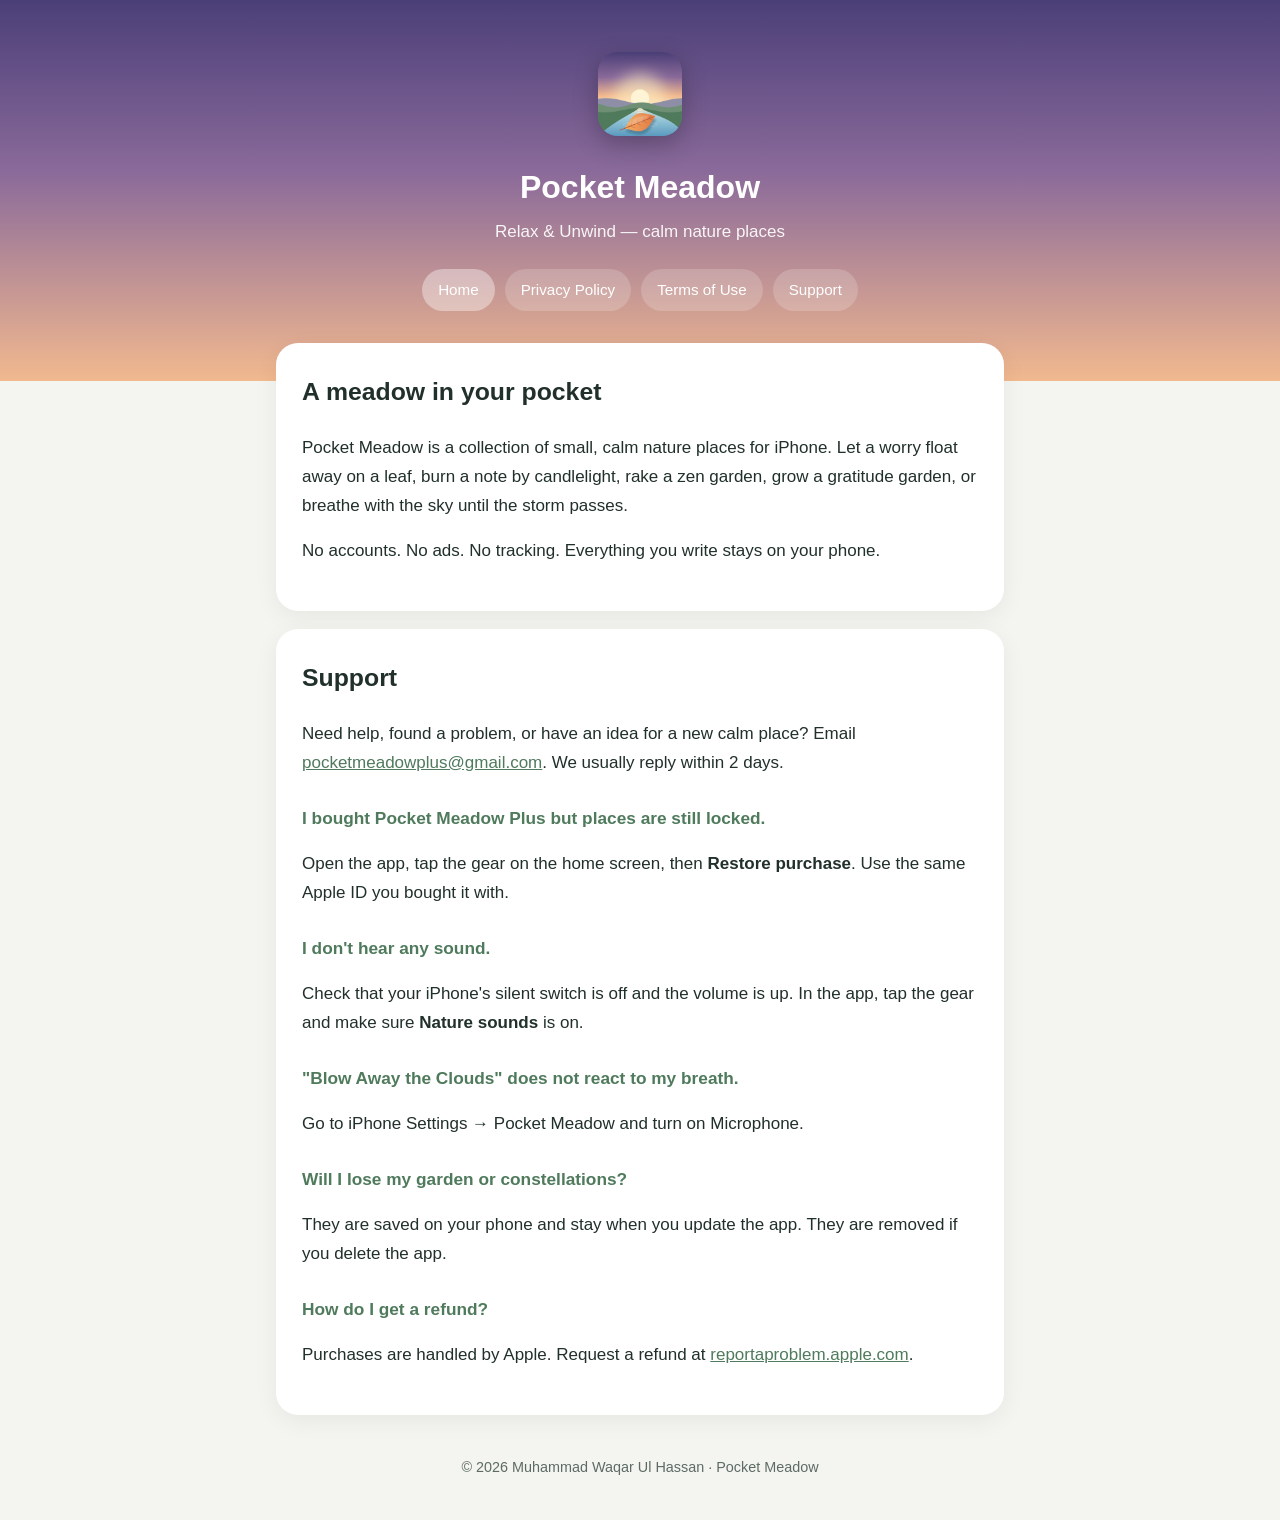
==== index.html @ e0ba1784 "Pocket Meadow — privacy policy, terms and support Pocket Meadow — privacy policy, terms and support " ====
<!DOCTYPE html>
<html lang="en">
<head>
<meta charset="utf-8">
<meta name="viewport" content="width=device-width, initial-scale=1">
<title>Home — Pocket Meadow</title>
<meta name="description" content="Pocket Meadow: Relax &amp; Unwind — Home">
<link rel="icon" href="icon.png">
<link rel="stylesheet" href="style.css">
</head>
<body>
<header>
  <img src="icon.png" alt="Pocket Meadow app icon">
  <h1>Pocket Meadow</h1>
  <p>Relax &amp; Unwind — calm nature places</p>
  <nav>
    <a href="index.html" class="active">Home</a>
    <a href="privacy.html">Privacy Policy</a>
    <a href="terms.html">Terms of Use</a>
    <a href="index.html#support">Support</a>
  </nav>
</header>
<main>
  <section>
    <h2>A meadow in your pocket</h2>
    <p>Pocket Meadow is a collection of small, calm nature places for iPhone. Let a worry float away on a leaf, burn a note by candlelight, rake a zen garden, grow a gratitude garden, or breathe with the sky until the storm passes.</p>
    <p>No accounts. No ads. No tracking. Everything you write stays on your phone.</p>
  </section>

  <section id="support">
    <h2>Support</h2>
    <p>Need help, found a problem, or have an idea for a new calm place? Email <a href="mailto:pocketmeadowplus@gmail.com">pocketmeadowplus@gmail.com</a>. We usually reply within 2 days.</p>

    <h3>I bought Pocket Meadow Plus but places are still locked.</h3>
    <p>Open the app, tap the gear on the home screen, then <b>Restore purchase</b>. Use the same Apple ID you bought it with.</p>

    <h3>I don't hear any sound.</h3>
    <p>Check that your iPhone's silent switch is off and the volume is up. In the app, tap the gear and make sure <b>Nature sounds</b> is on.</p>

    <h3>"Blow Away the Clouds" does not react to my breath.</h3>
    <p>Go to iPhone Settings → Pocket Meadow and turn on Microphone.</p>

    <h3>Will I lose my garden or constellations?</h3>
    <p>They are saved on your phone and stay when you update the app. They are removed if you delete the app.</p>

    <h3>How do I get a refund?</h3>
    <p>Purchases are handled by Apple. Request a refund at <a href="https://reportaproblem.apple.com">reportaproblem.apple.com</a>.</p>
  </section>
</main>
<footer>© 2026 Muhammad Waqar Ul Hassan · Pocket Meadow</footer>
</body>
</html>
---- style.css ----
:root { --ink:#21302a; --soft:#5d6b64; --moss:#4f7a5c; --paper:#f4f5f0; --card:#ffffff; --line:#e3e6df; }
@media (prefers-color-scheme: dark) {
  :root { --ink:#ecece6; --soft:#a9b3ad; --moss:#8cc59a; --paper:#16161f; --card:#20202b; --line:#30303c; }
}
* { box-sizing: border-box; }
body { margin:0; background:var(--paper); color:var(--ink);
       font: 17px/1.7 ui-rounded, "SF Pro Rounded", -apple-system, "Segoe UI", Roboto, sans-serif; }
header { background: linear-gradient(180deg,#4b3f78,#8a6a9a 45%,#f2b98f); color:#fff; padding:52px 22px 70px; text-align:center; }
header img { width:84px; height:84px; border-radius:20px; box-shadow:0 8px 24px rgba(0,0,0,.25); }
header h1 { margin:14px 0 4px; font-size:2rem; }
header p { margin:0; opacity:.92; }
nav { display:flex; gap:10px; justify-content:center; flex-wrap:wrap; margin-top:22px; }
nav a { color:#fff; text-decoration:none; background:rgba(255,255,255,.18); padding:8px 16px; border-radius:999px; font-size:.95rem; }
nav a.active { background:rgba(255,255,255,.38); }
main { max-width:760px; margin:-38px auto 40px; padding:0 16px; }
section { background:var(--card); border-radius:22px; padding:28px 26px; margin-bottom:18px; box-shadow:0 6px 24px rgba(0,0,0,.06); }
h2 { margin-top:0; font-size:1.55rem; }
h3 { margin:1.5em 0 .3em; font-size:1.08rem; color:var(--moss); }
ul { padding-left:1.2em; }
li { margin:.25em 0; }
a { color:var(--moss); }
.small { color:var(--soft); font-size:.92rem; }
.box { background:rgba(79,122,92,.10); border-left:3px solid var(--moss); border-radius:10px; padding:12px 16px; margin:14px 0; }
footer { text-align:center; color:var(--soft); font-size:.9rem; padding-bottom:40px; }
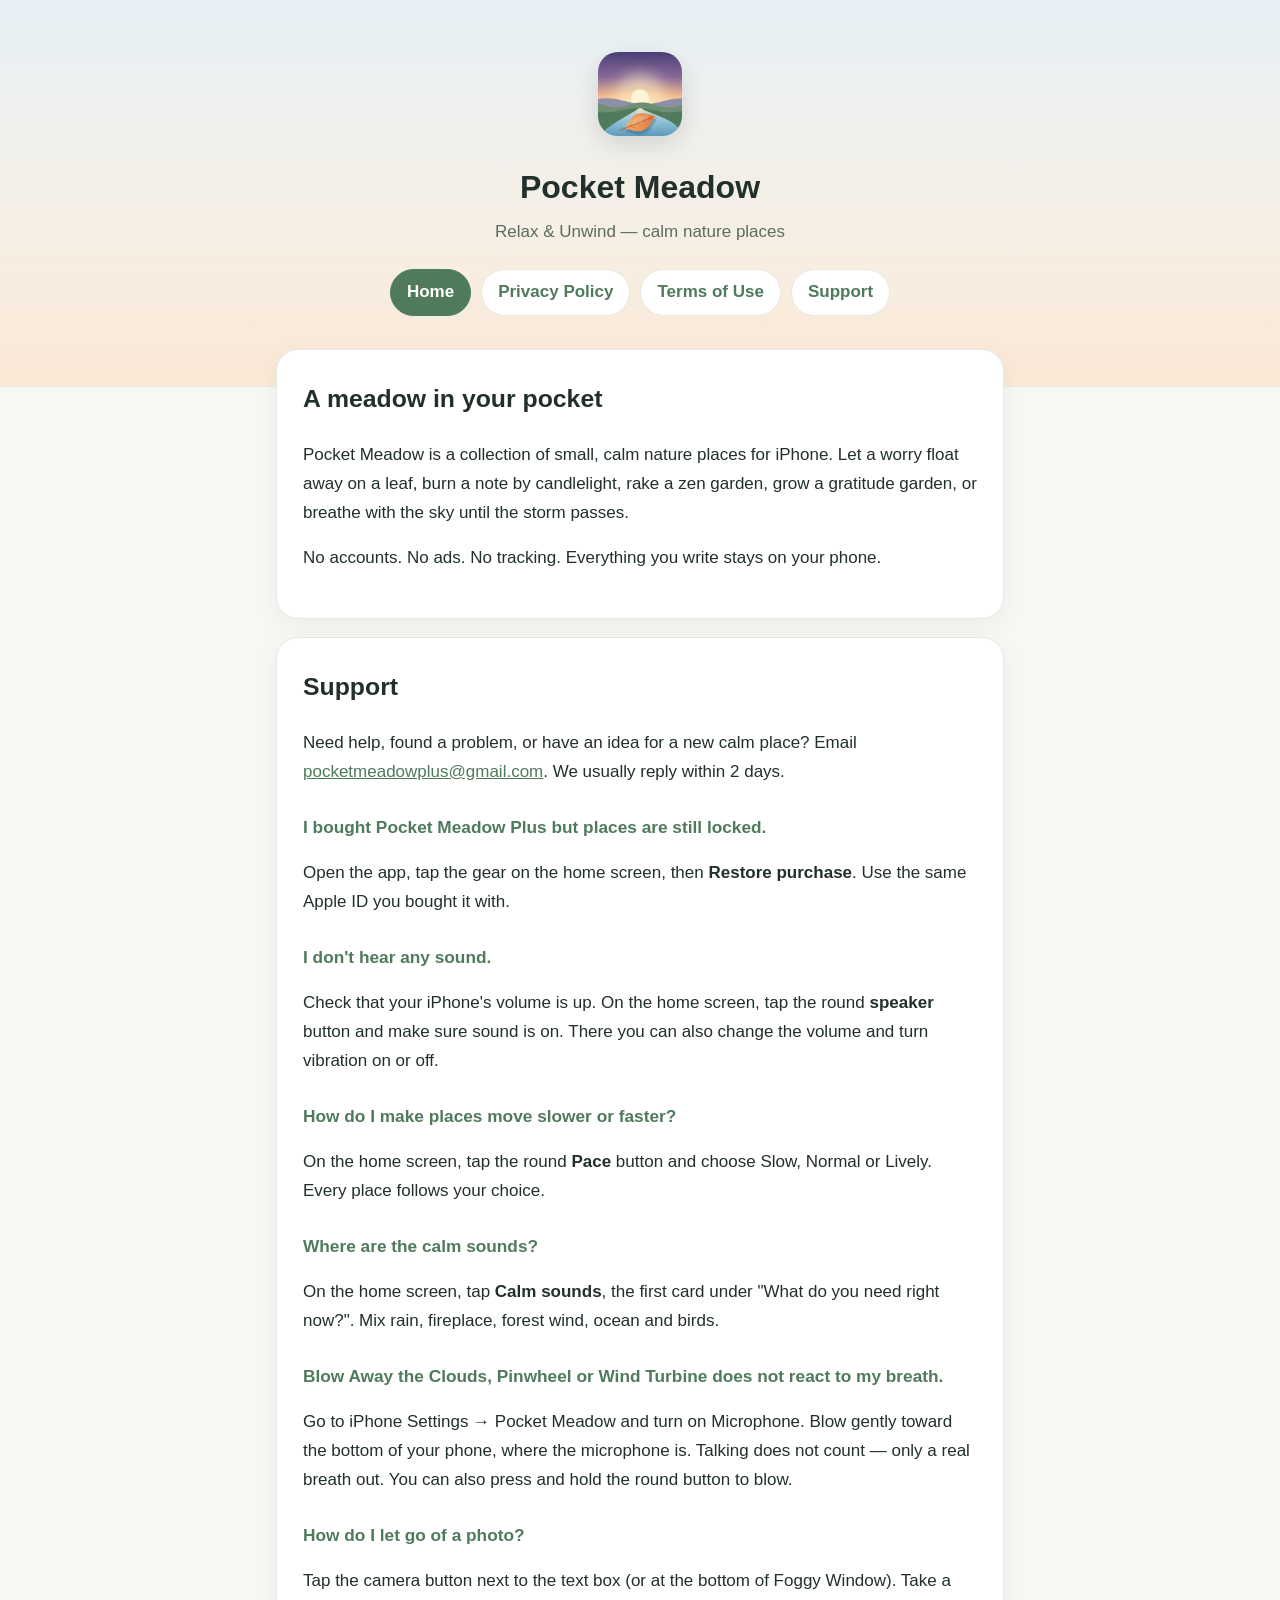
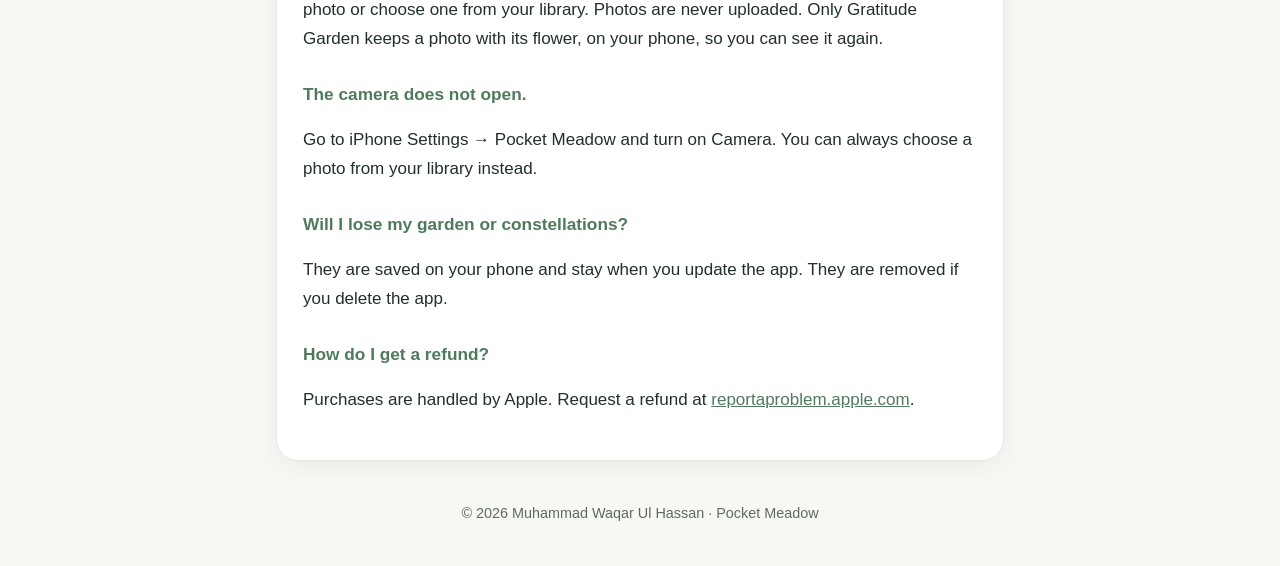
==== commit afeeed7f: "Update privacy for Pinwheel and Wind Turbine. Update privacy for Pinwheel and Wind Turbine." ====
--- a/index.html
+++ b/index.html
@@ -3,6 +3,7 @@
 <head>
 <meta charset="utf-8">
 <meta name="viewport" content="width=device-width, initial-scale=1">
+<meta name="color-scheme" content="light only">
 <title>Home — Pocket Meadow</title>
 <meta name="description" content="Pocket Meadow: Relax &amp; Unwind — Home">
 <link rel="icon" href="icon.png">
@@ -35,10 +36,22 @@
     <p>Open the app, tap the gear on the home screen, then <b>Restore purchase</b>. Use the same Apple ID you bought it with.</p>
 
     <h3>I don't hear any sound.</h3>
-    <p>Check that your iPhone's silent switch is off and the volume is up. In the app, tap the gear and make sure <b>Nature sounds</b> is on.</p>
+    <p>Check that your iPhone's volume is up. On the home screen, tap the round <b>speaker</b> button and make sure sound is on. There you can also change the volume and turn vibration on or off.</p>
 
-    <h3>"Blow Away the Clouds" does not react to my breath.</h3>
-    <p>Go to iPhone Settings → Pocket Meadow and turn on Microphone.</p>
+    <h3>How do I make places move slower or faster?</h3>
+    <p>On the home screen, tap the round <b>Pace</b> button and choose Slow, Normal or Lively. Every place follows your choice.</p>
+
+    <h3>Where are the calm sounds?</h3>
+    <p>On the home screen, tap <b>Calm sounds</b>, the first card under "What do you need right now?". Mix rain, fireplace, forest wind, ocean and birds.</p>
+
+    <h3>Blow Away the Clouds, Pinwheel or Wind Turbine does not react to my breath.</h3>
+    <p>Go to iPhone Settings → Pocket Meadow and turn on Microphone. Blow gently toward the bottom of your phone, where the microphone is. Talking does not count — only a real breath out. You can also press and hold the round button to blow.</p>
+
+    <h3>How do I let go of a photo?</h3>
+    <p>Tap the camera button next to the text box (or at the bottom of Foggy Window). Take a photo or choose one from your library. Photos are never uploaded. Only Gratitude Garden keeps a photo with its flower, on your phone, so you can see it again.</p>
+
+    <h3>The camera does not open.</h3>
+    <p>Go to iPhone Settings → Pocket Meadow and turn on Camera. You can always choose a photo from your library instead.</p>
 
     <h3>Will I lose my garden or constellations?</h3>
     <p>They are saved on your phone and stay when you update the app. They are removed if you delete the app.</p>
--- a/style.css
+++ b/style.css
@@ -1,24 +1,27 @@
-:root { --ink:#21302a; --soft:#5d6b64; --moss:#4f7a5c; --paper:#f4f5f0; --card:#ffffff; --line:#e3e6df; }
-@media (prefers-color-scheme: dark) {
-  :root { --ink:#ecece6; --soft:#a9b3ad; --moss:#8cc59a; --paper:#16161f; --card:#20202b; --line:#30303c; }
-}
+/* Pocket Meadow website — always light (white) theme */
+:root { --ink:#21302a; --soft:#5d6b64; --moss:#4f7a5c; --page:#f7f8f4; --card:#ffffff; --line:#e6e9e2;
+        color-scheme: light; }
 * { box-sizing: border-box; }
-body { margin:0; background:var(--paper); color:var(--ink);
+html { background: var(--page); }
+body { margin:0; background:var(--page); color:var(--ink);
        font: 17px/1.7 ui-rounded, "SF Pro Rounded", -apple-system, "Segoe UI", Roboto, sans-serif; }
-header { background: linear-gradient(180deg,#4b3f78,#8a6a9a 45%,#f2b98f); color:#fff; padding:52px 22px 70px; text-align:center; }
-header img { width:84px; height:84px; border-radius:20px; box-shadow:0 8px 24px rgba(0,0,0,.25); }
+header { background: linear-gradient(180deg,#e7f1f7 0%,#f6efe4 60%,#fbe8d6 100%); color:var(--ink);
+         padding:52px 22px 70px; text-align:center; border-bottom:1px solid var(--line); }
+header img { width:84px; height:84px; border-radius:20px; box-shadow:0 8px 24px rgba(0,0,0,.12); }
 header h1 { margin:14px 0 4px; font-size:2rem; }
-header p { margin:0; opacity:.92; }
+header p { margin:0; color:var(--soft); }
 nav { display:flex; gap:10px; justify-content:center; flex-wrap:wrap; margin-top:22px; }
-nav a { color:#fff; text-decoration:none; background:rgba(255,255,255,.18); padding:8px 16px; border-radius:999px; font-size:.95rem; }
-nav a.active { background:rgba(255,255,255,.38); }
+nav a { color:var(--moss); text-decoration:none; background:#ffffff; border:1px solid var(--line);
+        padding:8px 16px; border-radius:999px; font-weight:600; }
+nav a.active { background:var(--moss); color:#ffffff; border-color:var(--moss); }
 main { max-width:760px; margin:-38px auto 40px; padding:0 16px; }
-section { background:var(--card); border-radius:22px; padding:28px 26px; margin-bottom:18px; box-shadow:0 6px 24px rgba(0,0,0,.06); }
+section { background:var(--card); border:1px solid var(--line); border-radius:22px; padding:28px 26px;
+          margin-bottom:18px; box-shadow:0 6px 24px rgba(0,0,0,.05); }
 h2 { margin-top:0; font-size:1.55rem; }
 h3 { margin:1.5em 0 .3em; font-size:1.08rem; color:var(--moss); }
 ul { padding-left:1.2em; }
 li { margin:.25em 0; }
 a { color:var(--moss); }
 .small { color:var(--soft); font-size:.92rem; }
-.box { background:rgba(79,122,92,.10); border-left:3px solid var(--moss); border-radius:10px; padding:12px 16px; margin:14px 0; }
+.box { background:#eef4ee; border-left:3px solid var(--moss); border-radius:10px; padding:12px 16px; margin:14px 0; }
 footer { text-align:center; color:var(--soft); font-size:.9rem; padding-bottom:40px; }
